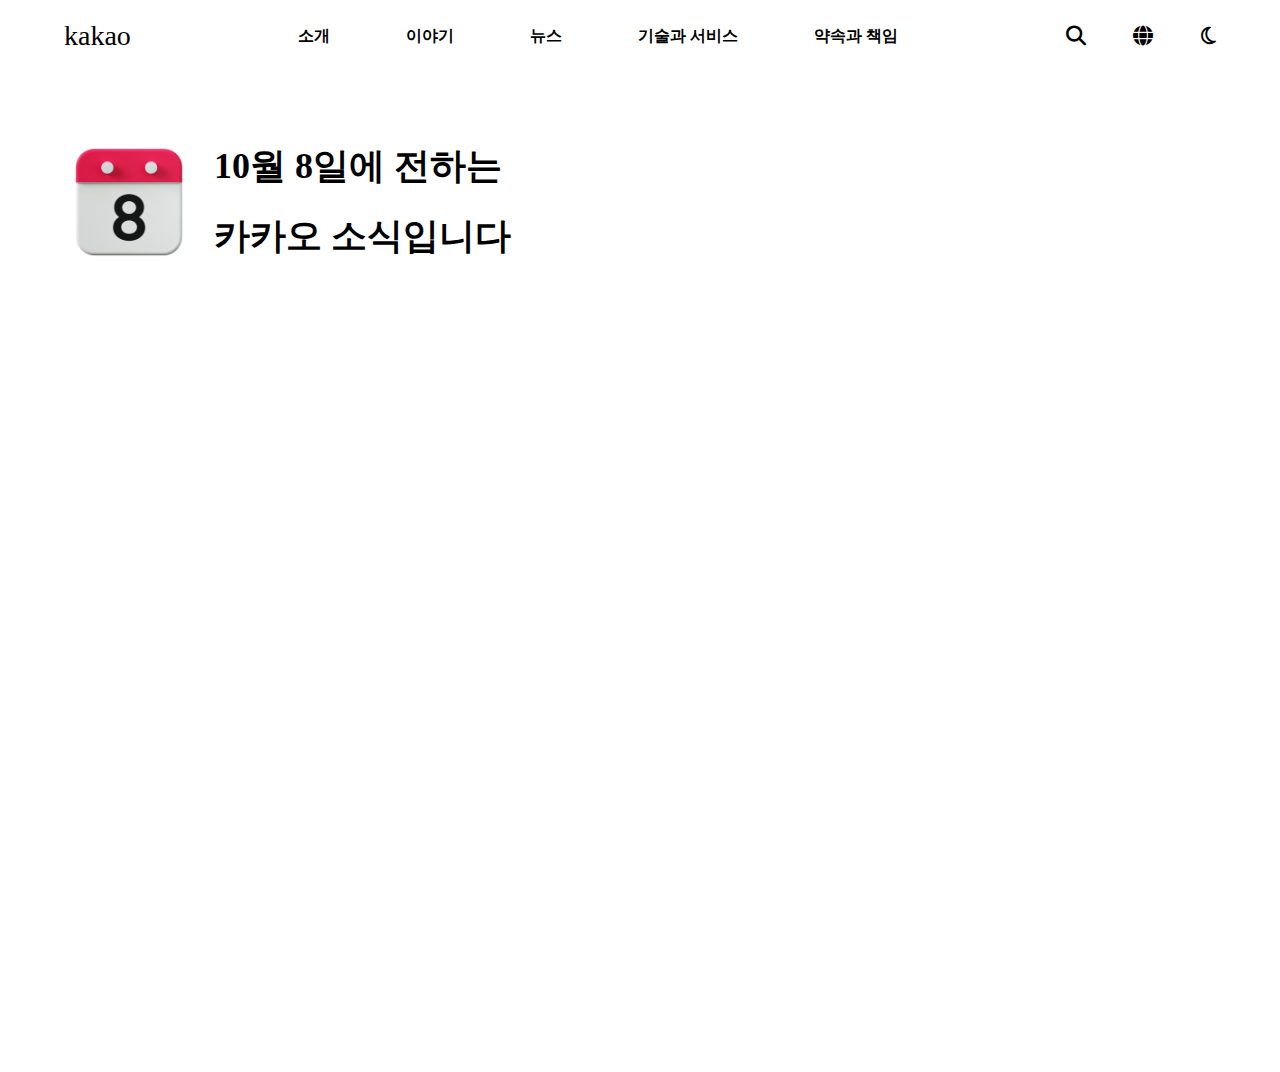
==== index.html @ 50bdd272 "ing01" ====
<!DOCTYPE html>
<html lang="en">
<head>
    <meta charset="UTF-8">
    <meta name="viewport" content="width=device-width, initial-scale=1.0">
    <title>카카오 홈페이지 클론</title>
    <link rel="stylesheet" href="/css/reset.css"/>
    <link rel="stylesheet" href="/css/common.css"/>
    <link rel="stylesheet" href="/css/main.css"/>
    <link rel='stylesheet' href='https://cdnjs.cloudflare.com/ajax/libs/font-awesome/6.4.2/css/all.min.css'/>
</head>


<body>

    <h1 id="kakao" class="hidden">kakao</h1>

    <ul id="skipmenulist">
        <li><a href="#" class="hidden">본문 바로가기</a></li>
        <li><a href="#" class="hidden">메뉴 바로가기</a></li>
    </ul>

    <header>


        
        <div id="topmenu">
            <p id="logo"><a href="#">kakao</a></p>

            <nav id="link_menu">
                <h2 class="hidden">메인메뉴</h2>
                <ul>
                    <li><a href="#">소개</a></li>
                    <li><a href="#">이야기</a></li>
                    <li><a href="#">뉴스</a></li>
                    <li><a href="#">기술과 서비스</a></li>
                    <li><a href="#">약속과 책임</a></li>
                </ul>
            </nav>

            <div id="area_util">
                <ul>
                    <li id="search"><span><i class="fa-solid fa-magnifying-glass"></i></span></li>
                    <li id="language"><span><i class="fa-solid fa-globe"></i></span></li>
                    <li id="mode_dark"><span><i class="fa-regular fa-moon"></i></span></li>
                </ul>
            </div>
        </div>
        

    </header>

    <div id="main_content">
        
        <h2 class="hidden">홈 본문</h2>


            <h3>
                <img src="/images/glass_files/8.png" alt=""/>

                <em>10월 8일에 전하는</em><span>카카오 소식입니다</span>
                
            </h3>



    </div>
     
</body>
</html>
---- css/common.css ----
@font-face {
  font-family: KakaoRegular;
  src: url(/kakao_fonts/KakaoOTFRegular.otf);
}
@font-face {
  font-family: KakaoBold;
  src: url(/kakao_fonts/KakaoOTFBold.otf);
}
.hidden {
  width: 1px;
  height: 1px;
  font-size: 0px;
  line-height: 0px;
  position: absolute;
}

ul#skipmenulist > li > a:focus {
  width: 100px;
  height: 30px;
  font: bold 14px/30px "$kakaoRegular";
  text-align: center;
  color: white;
  background: rgb(46, 46, 46);
}

header {
  width: 100%;
  height: 72px;
  box-sizing: border-box;
}

div#topmenu {
  width: 90%;
  height: 100%;
  margin: 0px auto;
  text-align: center;
  display: flex;
  flex-direction: row;
  flex-wrap: wrap;
  justify-content: space-between;
  align-content: center;
}
div#topmenu p#logo {
  font: normal 28px/72px "$kakaoRegular";
  float: left;
}
div#topmenu p#logo a {
  color: black;
}

nav#link_menu {
  height: 100%;
  float: left;
}
nav#link_menu ul {
  width: 600px;
  height: 100%;
  display: flex;
  flex-direction: row;
  flex-wrap: wrap;
  justify-content: space-between;
  align-content: center;
}
nav#link_menu ul li a {
  color: black;
  font: bold 16px "$kakaoBold";
}

div#area_util {
  width: 150px;
  height: 100%;
  float: right;
}
div#area_util ul {
  width: 150px;
  height: 100%;
  display: flex;
  flex-wrap: wrap;
  justify-content: space-between;
  align-content: center;
}
div#area_util ul li > span {
  font-size: 20px;
}
---- css/main.css ----
@font-face {
  font-family: KakaoRegular;
  src: url(/kakao_fonts/KakaoOTFRegular.otf);
}
@font-face {
  font-family: KakaoBold;
  src: url(/kakao_fonts/KakaoOTFBold.otf);
}
div#main_content {
  width: 100%;
  height: 1000px;
}

h3 {
  width: 90%;
  height: 176px;
  margin: 0px auto;
  position: relative;
  left: 0;
  top: 0;
}
h3 img {
  position: absolute;
  margin-top: 65px;
  width: 130px;
  height: 130px;
}
h3 em {
  width: 100%;
  height: 100%;
  font: bold 36px "$KakaoRegular";
  position: absolute;
  top: 70px;
  left: 150px;
}
h3 span {
  font: bold 36px "$KakaoRegular";
  display: block;
  position: absolute;
  top: 140px;
  left: 150px;
}
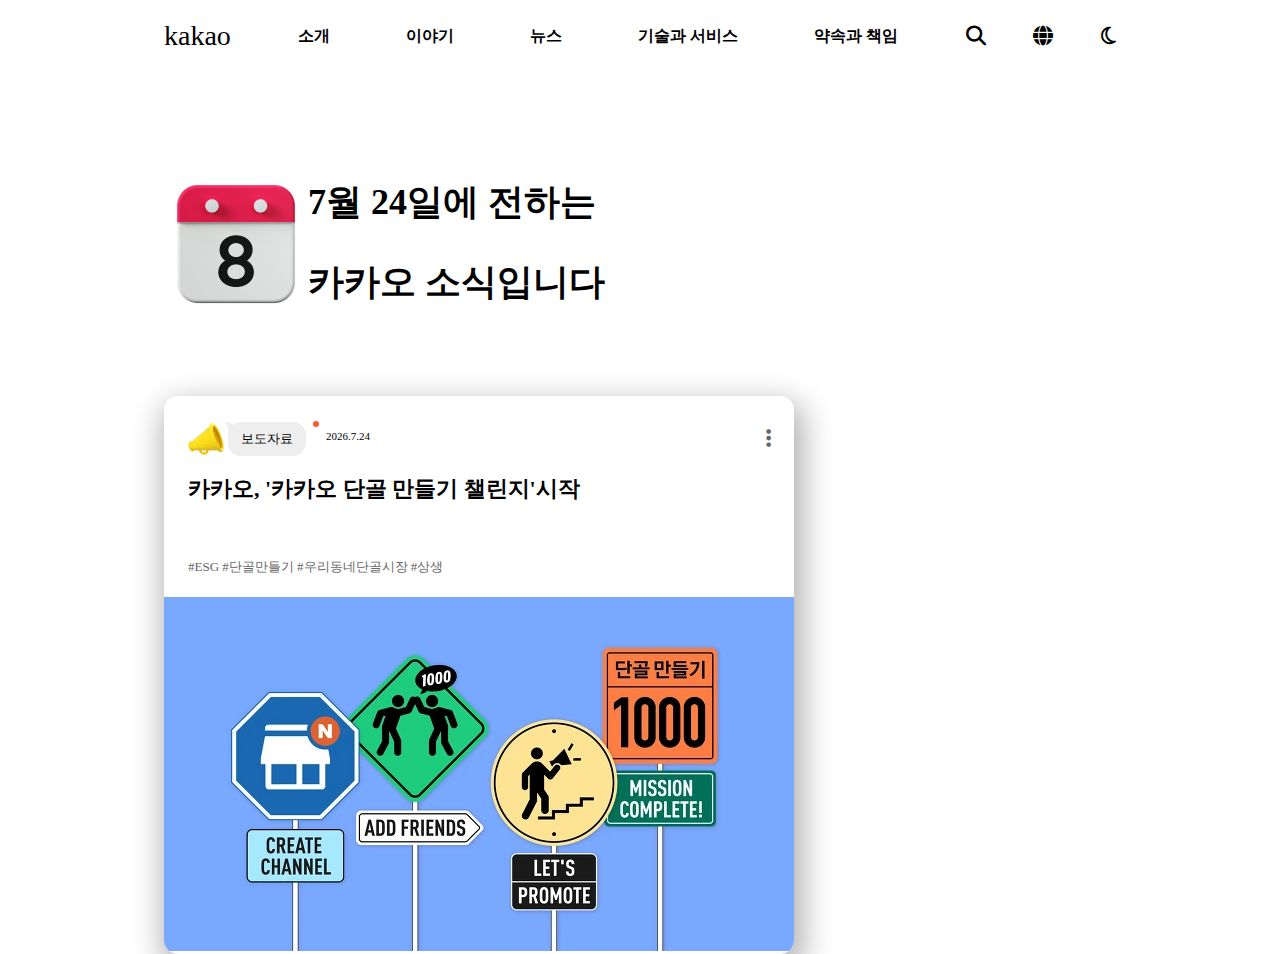
==== commit 3fcbc78d: "ing02" ====
--- a/index.html
+++ b/index.html
@@ -8,6 +8,7 @@
     <link rel="stylesheet" href="/css/common.css"/>
     <link rel="stylesheet" href="/css/main.css"/>
     <link rel='stylesheet' href='https://cdnjs.cloudflare.com/ajax/libs/font-awesome/6.4.2/css/all.min.css'/>
+    <script src="/js/common.js"></script>
 </head>
 
 
@@ -54,17 +55,65 @@
         
         <h2 class="hidden">홈 본문</h2>
 
+        
 
+
+        <article class="content-article">
             <h3>
-                <img src="/images/glass_files/8.png" alt=""/>
-
-                <em>10월 8일에 전하는</em><span>카카오 소식입니다</span>
+                <img id="date" src="/images/glass_files/8.png" alt=""/>
+                <em class="emph_tit">
+                <!-- 10월 11일에 전하는 -->
+                </em>
+                <span class="txt_tit">카카오 소식입니다</span>
                 
             </h3>
 
+            <div class="cont_home">
+                <div class="section_home">
+                    <div class="wrap_item">
+                      <div sticky-offset="{top: 181}" sticky-size="top" class="area_sticky">
+                        <div class="inner_item">
+                            <div class="item_card">
+                                <span class="wrap_cont">
+                                    <span role="text" class="info_cate">
+                                        <img src="/images/glass_files/6562f7bc017800001.png"
+                                         width="36" height="36" class="ico_cate" alt=""/>
+                                    </span>
+                                    <span class="txt_cate">보도자료</span>
+                                    <span class="dot_new">new</span>
+                                    <span class="txt_date">2023.10.11</span>
 
+                                    <a href="#" class="link_item">
+                                        <strong class="tit_card">
+                                            카카오, '카카오 단골 만들기 챌린지'시작
+                                        </strong>
+
+                                        <span class="wrap_thumb">
+                                            <img src="/images/connexionmade.webp" alt="단골만들기 챌린지 이미지"/>
+                                        </span>
+                                    </a>
+
+                                    <span role="text" class="info_card">
+                                        <span class="txt_keyword">#ESG</span>
+                                        <span class="txt_keyword">#단골만들기</span>
+                                        <span class="txt_keyword">#우리동네단골시장</span>
+                                        <span class="txt_keyword">#상생</span>
+                                    </span>
+                                </span>
+
+                                <button type="button" class="btn_share">
+                                    <i class="fa-solid fa-ellipsis-vertical"></i>
+                                </button>
+                            </div>
+                            </div>
+                        </div>
+                    </div>
+                </div>
+            </div>
+        </article>
 
     </div>
+
      
 </body>
 </html>--- a/css/common.css
+++ b/css/common.css
@@ -30,7 +30,7 @@
 }
 
 div#topmenu {
-  width: 90%;
+  width: 1296px;
   height: 100%;
   margin: 0px auto;
   text-align: center;
@@ -81,4 +81,10 @@
 }
 div#area_util ul li > span {
   font-size: 20px;
+}
+
+@media screen and (max-width: 1439px) {
+  div#topmenu {
+    width: 952px;
+  }
 }--- a/css/main.css
+++ b/css/main.css
@@ -1,3 +1,4 @@
+@charset "UTF-8";
 @font-face {
   font-family: KakaoRegular;
   src: url(/kakao_fonts/KakaoOTFRegular.otf);
@@ -8,35 +9,188 @@
 }
 div#main_content {
   width: 100%;
-  height: 1000px;
+  height: auto;
+}
+
+img#date {
+  float: left;
+}
+
+article.content-article {
+  width: 1296px;
+  height: auto;
+  margin: 0px auto;
 }
 
 h3 {
-  width: 90%;
-  height: 176px;
+  width: 100%;
+  height: 228px;
   margin: 0px auto;
-  position: relative;
-  left: 0;
-  top: 0;
+  padding-top: 100px;
+  box-sizing: border-box;
 }
-h3 img {
-  position: absolute;
-  margin-top: 65px;
-  width: 130px;
-  height: 130px;
-}
-h3 em {
+h3 em.emph_tit {
   width: 100%;
   height: 100%;
-  font: bold 36px "$KakaoRegular";
-  position: absolute;
-  top: 70px;
-  left: 150px;
+  font: bold 36px/60px "$KakaoRegular";
 }
-h3 span {
-  font: bold 36px "$KakaoRegular";
+h3 span.txt_tit {
+  font: bold 36px/100px "$KakaoRegular";
+  display: block;
+}
+
+.cont_home {
+  margin: 0px -18px;
+  padding: 96px 0 0;
+}
+.cont_home .section_home {
+  display: flex;
+  flex-wrap: wrap;
+}
+.cont_home .section_home .wrap_item {
+  flex: 1;
+  position: relative;
+  max-width: 666px;
+  padding: 0px 18px;
+  box-sizing: border-box;
+}
+.cont_home .section_home .wrap_item:first-child.area_sticky {
+  position: sticky;
+  top: 170px;
+  transition: top 0.2s ease-in-out;
+}
+.cont_home .section_home .wrap_item:first-child.item_card {
+  width: 100%;
+  max-height: 579px;
+  transition: all 0.2s ease-in-out;
+}
+
+div.inner_item {
+  margin: 0;
+  padding: 0;
+}
+
+div.item_card {
+  overflow: hidden;
+  position: relative;
+  border-radius: 14px;
+  background-color: white;
+  box-shadow: 4px 12px 30px 6px rgba(0, 0, 0, 0.3);
+}
+div.item_card .wrap_cont {
+  display: block;
+  position: relative;
+  padding: 25px 24px 0;
+  box-sizing: border-box;
+}
+
+span.ico_cate {
+  display: inline-block;
+  margin-right: 8px;
+  vertical-align: top;
+}
+
+.txt_cate {
+  display: inline-block;
+  position: relative;
+  height: 34px;
+  margin-top: 1px;
+  padding: 0px 13px;
+  border-radius: 13px;
+  font: normal 13px/34px "맑은 고딕";
+  color: black;
+  background-color: #eeeeee;
+  vertical-align: top;
+}
+.txt_cate::before {
+  content: "";
   display: block;
   position: absolute;
-  top: 140px;
-  left: 150px;
+  top: 0px;
+  left: -4px;
+  width: 16px;
+  height: 16px;
+  background: url(/images/pressrelease.svg) no-repeat;
+}
+
+.dot_new {
+  display: inline-block;
+  min-width: 6px;
+  width: 6px;
+  height: 6px;
+  margin-left: 3px;
+  border-radius: 8px;
+  line-height: 0;
+  background-color: #ff5737;
+  vertical-align: top;
+  text-indent: -9999px;
+}
+
+.txt_date {
+  display: inline-block;
+  font-size: 11px;
+  margin: 10px 0px 0px 3px;
+  vertical-align: top;
+}
+
+.link_item {
+  display: block;
+  margin: 0 -24px;
+}
+.link_item .tit_card {
+  display: block;
+  display: -webkit-box;
+  overflow: hidden;
+  padding: 0px 24px;
+  margin-top: 13px;
+  height: 64px;
+  font: bold 22px/32px "맑은 고딕";
+  font-family: "맑은 고딕";
+  color: black;
+  -webkit-box-orient: vertical;
+  -webkit-line-clamp: 2;
+}
+
+.wrap_thumb {
+  display: block;
+  margin-top: 60px;
+}
+
+.info_card {
+  overflow: hidden;
+  position: absolute;
+  top: 143px;
+  left: 0;
+  right: 84px;
+  height: 19px;
+  margin-top: 18px;
+  padding-left: 24px;
+  font-weight: 300;
+  font-size: 13px;
+  line-height: 19px;
+  color: #666666;
+}
+
+.txt_keyword {
+  color: #666666;
+}
+
+.btn_share {
+  display: block;
+  overflow: hidden;
+  position: absolute;
+  top: 30px;
+  right: 14px;
+  width: 24px;
+  height: 24px;
+  border: none;
+  background: none;
+  color: #666666;
+  font-size: 21px;
+}
+
+@media screen and (max-width: 1439px) {
+  article.content-article {
+    width: 952px;
+  }
 }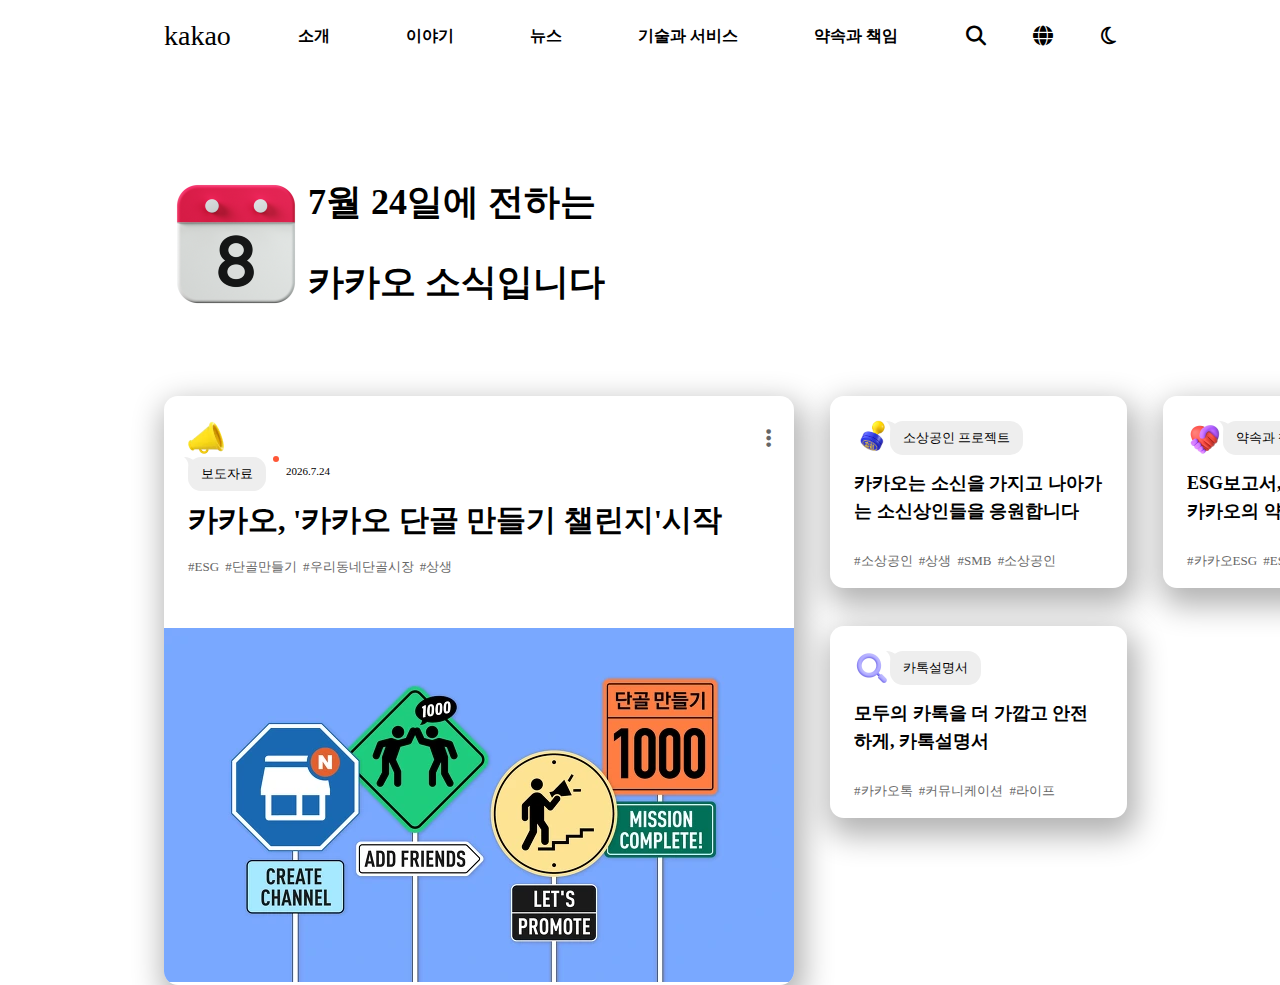
==== commit 380d072f: "ing03" ====
--- a/index.html
+++ b/index.html
@@ -84,7 +84,7 @@
                                     <span class="txt_date">2023.10.11</span>
 
                                     <a href="#" class="link_item">
-                                        <strong class="tit_card">
+                                        <strong class="tit_card" style="font-size: 30px;">
                                             카카오, '카카오 단골 만들기 챌린지'시작
                                         </strong>
 
@@ -108,6 +108,95 @@
                             </div>
                         </div>
                     </div>
+
+                    <div class="wrap_item">
+                        <div transition-duration=".5s"
+                        item-selector=".item_card" gutter="36"
+                        style="position:relative"; height:1047px; 
+                        class="inner_item">
+                        
+                        <div class="item_card card_half"
+                        style="position: absolute; left: 0px; top:0px;">
+                        <a href="#" class="wrap_cont" style="height: 192px; width:297px;">
+                            <div role="text">
+                                <span class="info_cate">
+                                    <img src="/images/glass_files/ico_sosin.png" alt class="ico_cate"
+                                    width="36" height="36"/>
+                                    <span class="txt_cate">소상공인 프로젝트</span>
+                                </span>
+                                <strong class="tit_card"
+                                style="max-height:56px; padding:0; font-size: 18px; line-height: 28px;
+                                display: -webkit-box; overflow: hidden;
+                                height: 64px; margin-top:13px; color:black; font-family: 맑은 고딕;
+                                -webkit-box-orient: vertical; -webkit-line-clamp:2;  ">
+                                    카카오는 소신을 가지고 나아가는 소신상인들을 응원합니다
+                                </strong>
+                                <span class="info_card"
+                                style="top:134px; margin-top:21px; right:24px;">
+                                    <span class="txt_keyword">#소상공인</span>
+                                    <span class="txt_keyword">#상생</span>
+                                    <span class="txt_keyword">#SMB</span>
+                                    <span class="txt_keyword">#소상공인</span>
+                                </span>
+                            </div>
+                        </a>
+                        </div>
+
+                        <div class="item_card card_half"
+                        style="position: absolute; left: 333px; top:0px;">
+                        <a href="#" class="wrap_cont" style="height: 192px; width:297px;">
+                            <div role="text">
+                                <span class="info_cate">
+                                    <img src="/images/glass_files/ico_responsible.png" alt class="ico_cate"
+                                    width="36" height="36"/>
+                                    <span class="txt_cate">약속과 책임</span>
+                                </span>
+                                <strong class="tit_card"
+                                style="max-height:56px; padding:0; font-size: 18px; line-height: 28px;
+                                display: -webkit-box; overflow: hidden;
+                                height: 64px; margin-top:13px; color:black; font-family: 맑은 고딕;
+                                -webkit-box-orient: vertical; -webkit-line-clamp:2;  ">
+                                    ESG보고서,<br>카카오의 약속과 책임<br>
+                                </strong>
+                                <span class="info_card"
+                                style="top:134px; margin-top:21px; right:24px;">
+                                    <span class="txt_keyword">#카카오ESG</span>
+                                    <span class="txt_keyword">#ESG보고서</span>
+                                </span>
+                            </div>
+                        </a>
+                        </div>
+
+                        <div class="item_card card_half"
+                        style="position: absolute; left: 0px; top:230px;">
+                        <a href="#" class="wrap_cont" style="height: 192px; width:297px;">
+                            <div role="text">
+                                <span class="info_cate">
+                                    <img src="/images/glass_files/ico_talktips.png" alt class="ico_cate"
+                                    width="36" height="36"/>
+                                    <span class="txt_cate">카톡설명서</span>
+                                </span>
+                                <strong class="tit_card"
+                                style="max-height:56px; padding:0; font-size: 18px; line-height: 28px;
+                                display: -webkit-box; overflow: hidden;
+                                height: 64px; margin-top:13px; color:black; font-family: 맑은 고딕;
+                                -webkit-box-orient: vertical; -webkit-line-clamp:2;  ">
+                                    모두의 카톡을 더 가깝고 안전하게, 카톡설명서
+                                </strong>
+                                <span class="info_card"
+                                style="top:134px; margin-top:21px; right:24px;">
+                                    <span class="txt_keyword">#카카오톡</span>
+                                    <span class="txt_keyword">#커뮤니케이션</span>
+                                    <span class="txt_keyword">#라이프</span>
+                                </span>
+                            </div>
+                        </a>
+                        </div>
+
+
+                        </div>
+                    </div>
+                    
                 </div>
             </div>
         </article>
--- a/css/main.css
+++ b/css/main.css
@@ -77,11 +77,21 @@
   background-color: white;
   box-shadow: 4px 12px 30px 6px rgba(0, 0, 0, 0.3);
 }
+div.item_card:nth-child(-n+2) {
+  margin-top: 0;
+}
 div.item_card .wrap_cont {
   display: block;
   position: relative;
   padding: 25px 24px 0;
   box-sizing: border-box;
+}
+div.item_card .info_cate {
+  display: block;
+  height: 36px;
+  margin-top: -1px;
+  padding-right: 20px;
+  font-size: 0px;
 }
 
 span.ico_cate {
@@ -145,7 +155,6 @@
   margin-top: 13px;
   height: 64px;
   font: bold 22px/32px "맑은 고딕";
-  font-family: "맑은 고딕";
   color: black;
   -webkit-box-orient: vertical;
   -webkit-line-clamp: 2;
@@ -173,6 +182,9 @@
 
 .txt_keyword {
   color: #666666;
+  display: inline-block;
+  vertical-align: top;
+  margin-right: 3px;
 }
 
 .btn_share {
